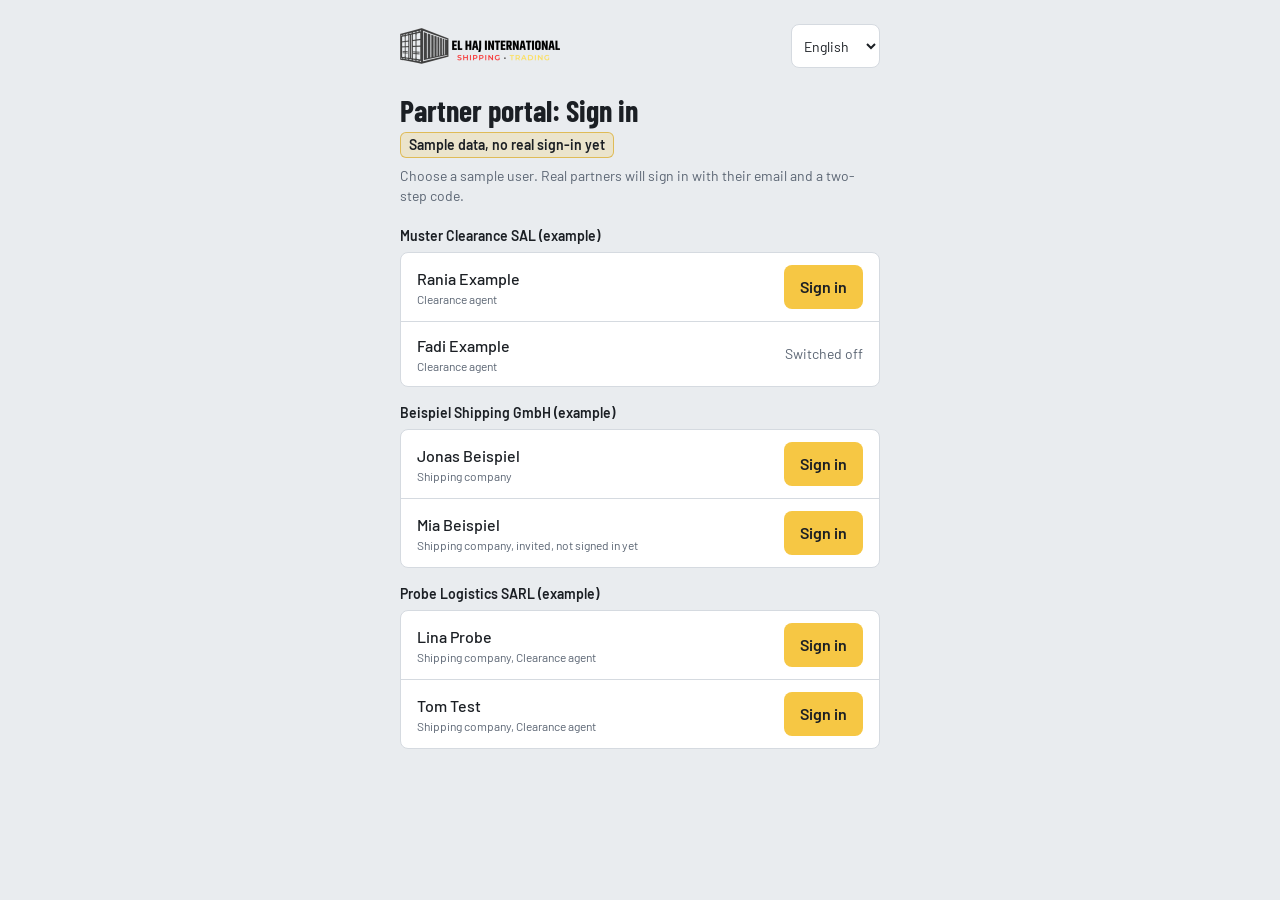
==== partner.html @ 4dfae6d1 "Update demo: order list shows contents" ====
<!doctype html>
<html lang="en" dir="ltr">
  <head>
    <meta charset="UTF-8" />
    <meta name="viewport" content="width=device-width, initial-scale=1.0, viewport-fit=cover" />
    <meta name="theme-color" content="#E9ECEF" media="(prefers-color-scheme: light)" />
    <meta name="theme-color" content="#0B1220" media="(prefers-color-scheme: dark)" />
    <meta name="robots" content="noindex" />
    <link rel="icon" type="image/webp" href="./logo-icon.webp" />
    <title>El Haj International — Partner portal</title>
    <script type="module" crossorigin src="./assets/partner-CM0gQdZ-.js"></script>
    <link rel="modulepreload" crossorigin href="./assets/TipBox-ByYEeNdf.js">
    <link rel="stylesheet" crossorigin href="./assets/TipBox-CcJWMJdb.css">
  </head>
  <body>
    <div id="root"></div>
  </body>
</html>
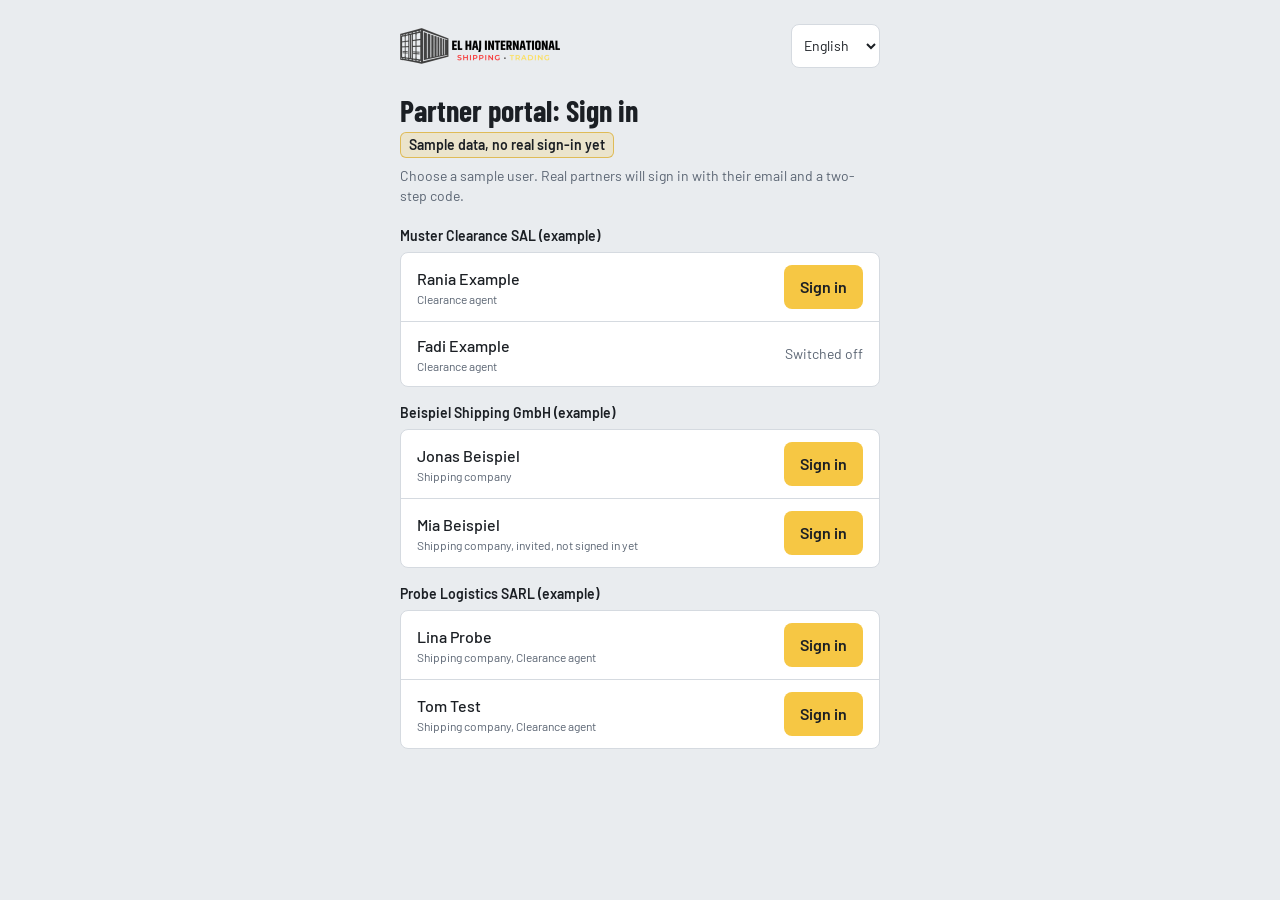
==== commit 4adfbcc0: "Update demo: large order photo" ====
--- a/partner.html
+++ b/partner.html
@@ -8,9 +8,9 @@
     <meta name="robots" content="noindex" />
     <link rel="icon" type="image/webp" href="./logo-icon.webp" />
     <title>El Haj International — Partner portal</title>
-    <script type="module" crossorigin src="./assets/partner-CM0gQdZ-.js"></script>
-    <link rel="modulepreload" crossorigin href="./assets/TipBox-ByYEeNdf.js">
-    <link rel="stylesheet" crossorigin href="./assets/TipBox-CcJWMJdb.css">
+    <script type="module" crossorigin src="./assets/partner-CgHPtYUx.js"></script>
+    <link rel="modulepreload" crossorigin href="./assets/TipBox-DKoA0erQ.js">
+    <link rel="stylesheet" crossorigin href="./assets/TipBox-CJ9s203Q.css">
   </head>
   <body>
     <div id="root"></div>
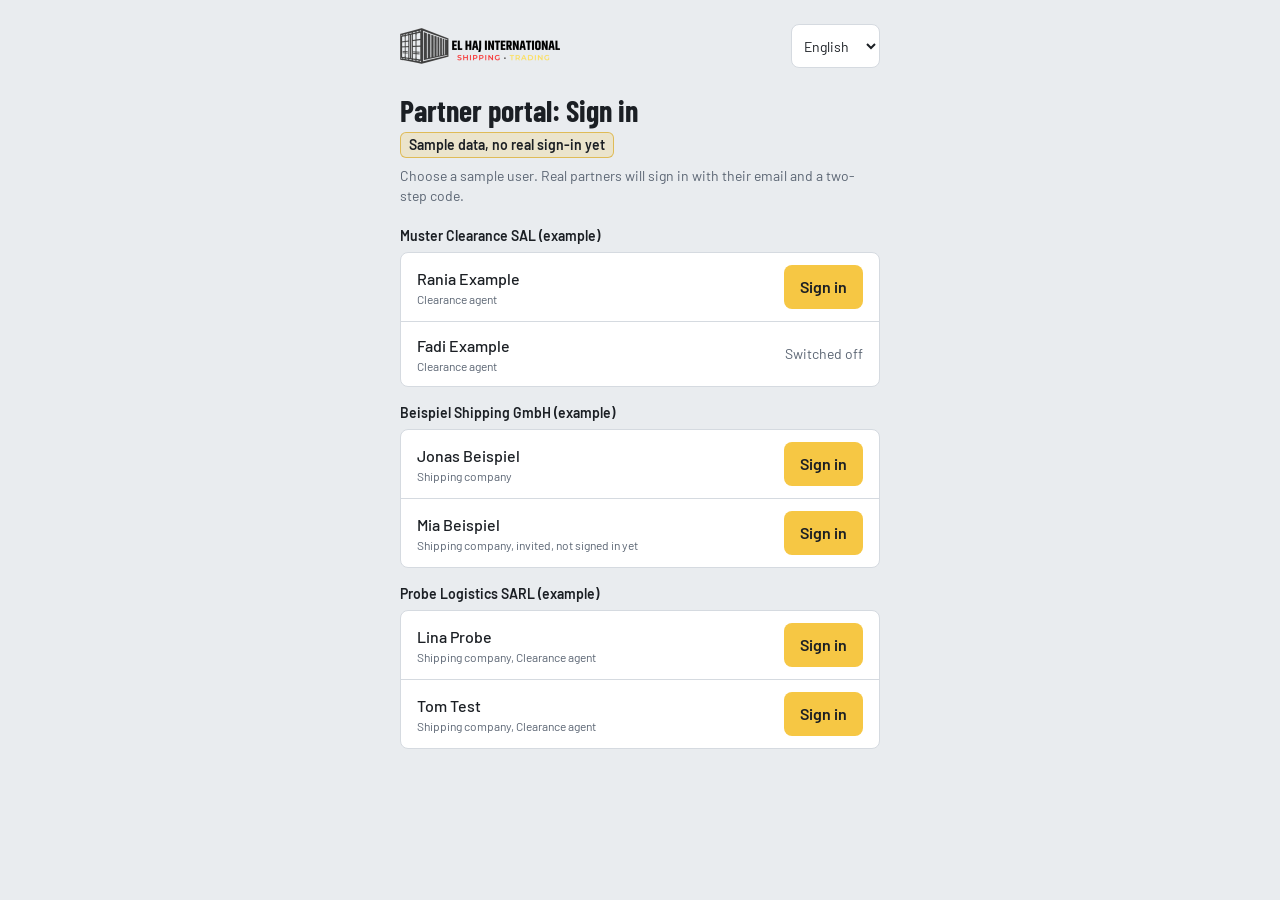
==== commit bfa0fe9d: "Update demo: phone search" ====
--- a/partner.html
+++ b/partner.html
@@ -8,7 +8,7 @@
     <meta name="robots" content="noindex" />
     <link rel="icon" type="image/webp" href="./logo-icon.webp" />
     <title>El Haj International — Partner portal</title>
-    <script type="module" crossorigin src="./assets/partner-CgHPtYUx.js"></script>
+    <script type="module" crossorigin src="./assets/partner-CiUJzb4A.js"></script>
     <link rel="modulepreload" crossorigin href="./assets/TipBox-DKoA0erQ.js">
     <link rel="stylesheet" crossorigin href="./assets/TipBox-CJ9s203Q.css">
   </head>
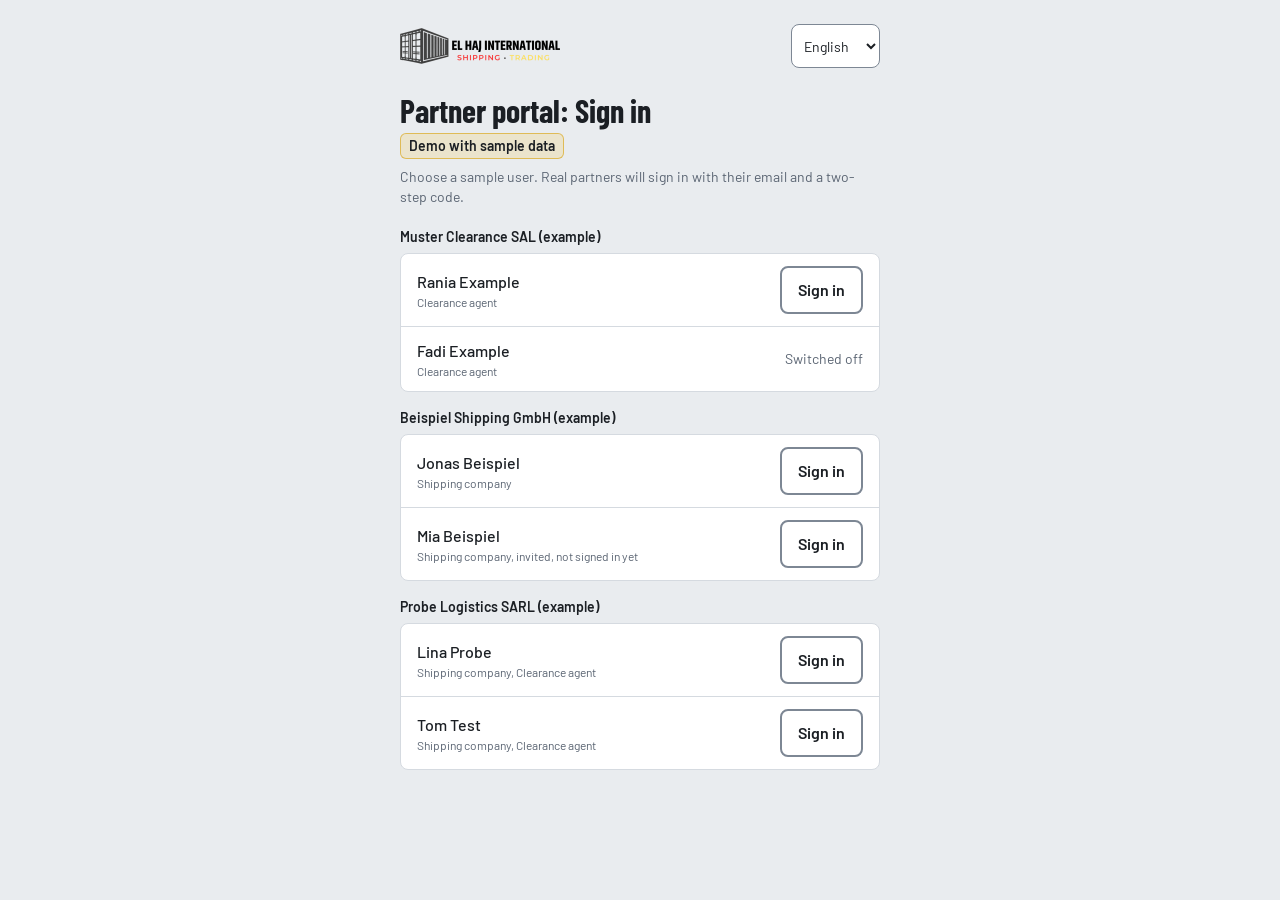
==== commit f8e4b4ab: "Update demo: UX audit fixes Co-Authored-By: Claude Opus 5.5 <noreply@anthropic.com>" ====
--- a/partner.html
+++ b/partner.html
@@ -8,9 +8,9 @@
     <meta name="robots" content="noindex" />
     <link rel="icon" type="image/webp" href="./logo-icon.webp" />
     <title>El Haj International — Partner portal</title>
-    <script type="module" crossorigin src="./assets/partner-CiUJzb4A.js"></script>
-    <link rel="modulepreload" crossorigin href="./assets/TipBox-DKoA0erQ.js">
-    <link rel="stylesheet" crossorigin href="./assets/TipBox-CJ9s203Q.css">
+    <script type="module" crossorigin src="./assets/partner-CR_hmLoJ.js"></script>
+    <link rel="modulepreload" crossorigin href="./assets/TipBox-B8ueUdKy.js">
+    <link rel="stylesheet" crossorigin href="./assets/TipBox-D2GKtRkZ.css">
   </head>
   <body>
     <div id="root"></div>
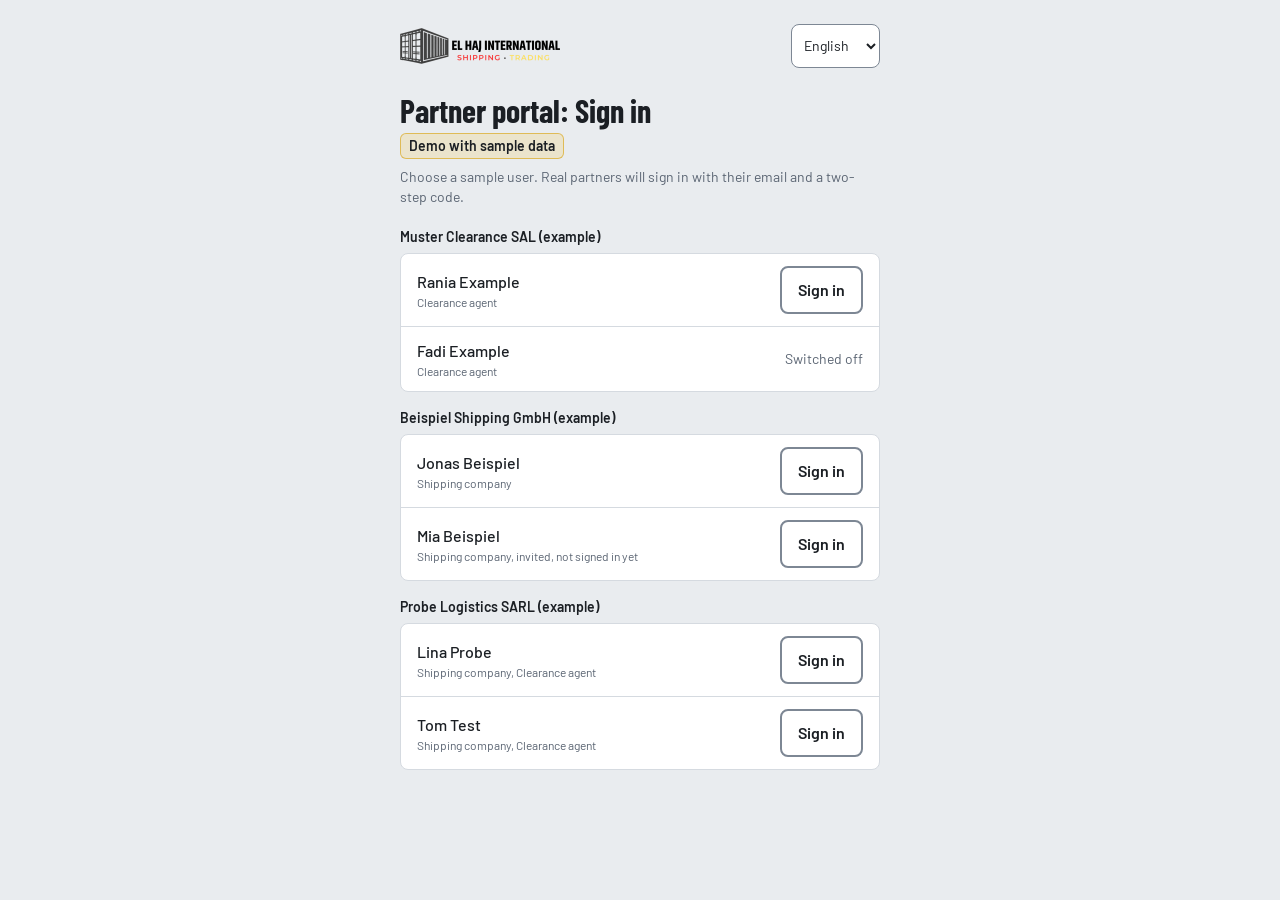
==== commit 59e4cb80: "Update demo: packing list per box, where the boxes are Co-Authored-By: Claude Opus 5.5 <noreply@anth" ====
--- a/partner.html
+++ b/partner.html
@@ -8,9 +8,9 @@
     <meta name="robots" content="noindex" />
     <link rel="icon" type="image/webp" href="./logo-icon.webp" />
     <title>El Haj International — Partner portal</title>
-    <script type="module" crossorigin src="./assets/partner-CR_hmLoJ.js"></script>
-    <link rel="modulepreload" crossorigin href="./assets/TipBox-B8ueUdKy.js">
-    <link rel="stylesheet" crossorigin href="./assets/TipBox-D2GKtRkZ.css">
+    <script type="module" crossorigin src="./assets/partner-BP_wUhys.js"></script>
+    <link rel="modulepreload" crossorigin href="./assets/TipBox-Cn-i77k8.js">
+    <link rel="stylesheet" crossorigin href="./assets/TipBox-DAsWd3Bw.css">
   </head>
   <body>
     <div id="root"></div>
